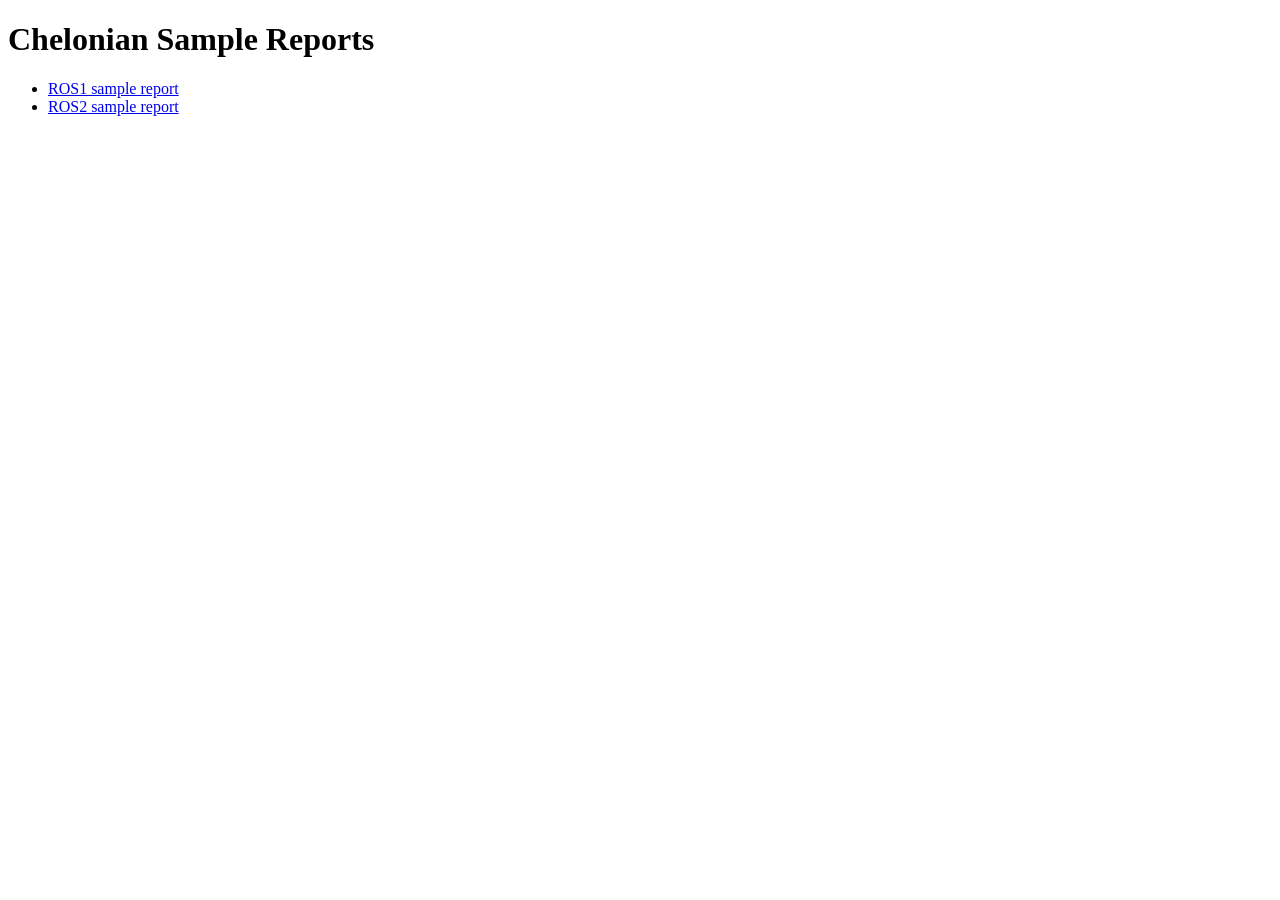
==== docs/index.html @ 7ae383db "ROS1およびROS2の分析レポート生成機能を追加し、関連する設定ファイルを作成" ====
<!doctype html>
<html lang="en">
<head>
  <meta charset="utf-8">
  <meta name="viewport" content="width=device-width, initial-scale=1">
  <title>Chelonian Sample Reports</title>
</head>
<body>
  <h1>Chelonian Sample Reports</h1>
  <ul>
    <li><a href="./ros1/">ROS1 sample report</a></li>
    <li><a href="./ros2/">ROS2 sample report</a></li>
  </ul>
</body>
</html>
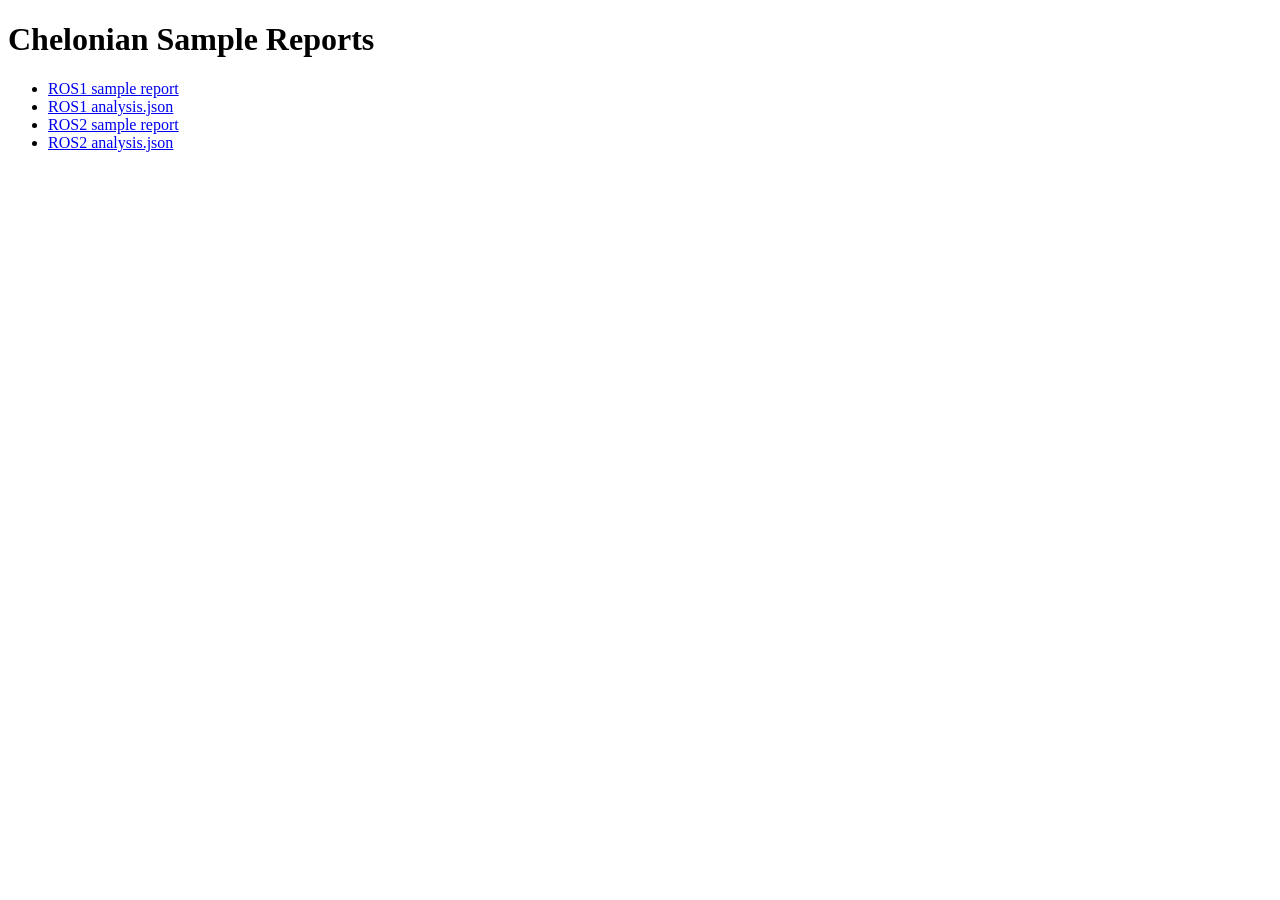
==== commit 88c87722: "Fix report generation by copying analysis JSON files and updating index links" ====
--- a/docs/index.html
+++ b/docs/index.html
@@ -9,7 +9,9 @@
   <h1>Chelonian Sample Reports</h1>
   <ul>
     <li><a href="./ros1/">ROS1 sample report</a></li>
+    <li><a href="./ros1/analysis.json">ROS1 analysis.json</a></li>
     <li><a href="./ros2/">ROS2 sample report</a></li>
+    <li><a href="./ros2/analysis.json">ROS2 analysis.json</a></li>
   </ul>
 </body>
 </html>
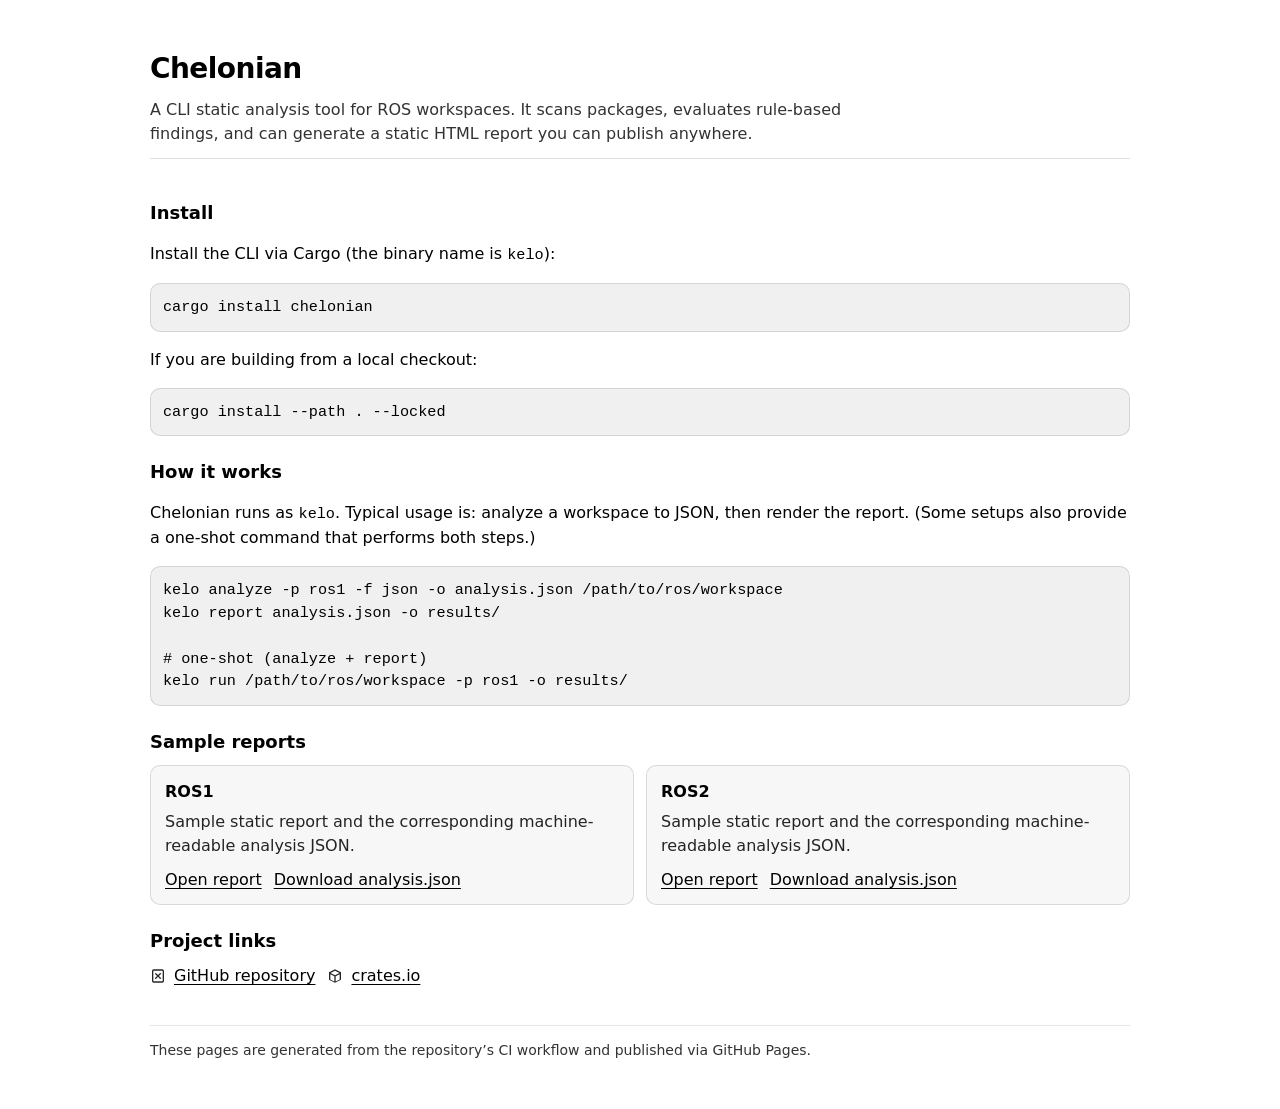
==== commit 2400b323: "feat(docs): overhaul index.html for improved layout and content clarity" ====
--- a/docs/index.html
+++ b/docs/index.html
@@ -3,15 +3,220 @@
 <head>
   <meta charset="utf-8">
   <meta name="viewport" content="width=device-width, initial-scale=1">
-  <title>Chelonian Sample Reports</title>
+  <meta name="description" content="Chelonian is a CLI static analysis tool for ROS workspaces. View sample reports and download analysis.json outputs." />
+  <title>Chelonian — ROS Workspace Static Analysis</title>
+  <style>
+    :root {
+      color-scheme: light dark;
+    }
+
+    body {
+      margin: 0;
+      font-family: system-ui, -apple-system, Segoe UI, Roboto, Helvetica, Arial, "Apple Color Emoji", "Segoe UI Emoji";
+      line-height: 1.5;
+    }
+
+    .wrap {
+      max-width: 980px;
+      margin: 0 auto;
+      padding: 24px 20px 48px;
+    }
+
+    header {
+      padding: 24px 0 12px;
+      border-bottom: 1px solid rgba(127, 127, 127, 0.25);
+    }
+
+    h1 {
+      margin: 0 0 8px;
+      font-size: 28px;
+      letter-spacing: -0.02em;
+    }
+
+    .subtitle {
+      margin: 0;
+      opacity: 0.8;
+      max-width: 70ch;
+    }
+
+    main {
+      padding-top: 18px;
+    }
+
+    section {
+      margin-top: 22px;
+    }
+
+    h2 {
+      margin: 0 0 10px;
+      font-size: 18px;
+    }
+
+    .grid {
+      display: grid;
+      grid-template-columns: repeat(auto-fit, minmax(260px, 1fr));
+      gap: 12px;
+    }
+
+    .card {
+      border: 1px solid rgba(127, 127, 127, 0.25);
+      border-radius: 10px;
+      padding: 14px 14px 12px;
+      background: rgba(127, 127, 127, 0.06);
+    }
+
+    .card h3 {
+      margin: 0 0 6px;
+      font-size: 16px;
+    }
+
+    .card p {
+      margin: 0 0 10px;
+      opacity: 0.85;
+    }
+
+    .links {
+      list-style: none;
+      padding: 0;
+      margin: 0;
+      display: flex;
+      gap: 12px;
+      flex-wrap: wrap;
+    }
+
+    .links a {
+      display: inline-flex;
+      align-items: center;
+      gap: 8px;
+    }
+
+    .icon {
+      width: 16px;
+      height: 16px;
+      flex: 0 0 16px;
+      opacity: 0.85;
+    }
+
+    a {
+      color: inherit;
+      text-decoration: underline;
+      text-underline-offset: 3px;
+    }
+
+    a:focus-visible {
+      outline: 2px solid currentColor;
+      outline-offset: 2px;
+      border-radius: 6px;
+    }
+
+    pre {
+      margin: 10px 0 0;
+      padding: 12px;
+      border-radius: 10px;
+      border: 1px solid rgba(127, 127, 127, 0.25);
+      background: rgba(0, 0, 0, 0.06);
+      overflow: auto;
+    }
+
+    code {
+      font-family: ui-monospace, SFMono-Regular, Menlo, Monaco, Consolas, "Liberation Mono", "Courier New", monospace;
+      font-size: 0.95em;
+    }
+
+    footer {
+      margin-top: 34px;
+      padding-top: 14px;
+      border-top: 1px solid rgba(127, 127, 127, 0.25);
+      opacity: 0.8;
+      font-size: 14px;
+    }
+  </style>
 </head>
 <body>
-  <h1>Chelonian Sample Reports</h1>
-  <ul>
-    <li><a href="./ros1/">ROS1 sample report</a></li>
-    <li><a href="./ros1/analysis.json">ROS1 analysis.json</a></li>
-    <li><a href="./ros2/">ROS2 sample report</a></li>
-    <li><a href="./ros2/analysis.json">ROS2 analysis.json</a></li>
-  </ul>
+  <div class="wrap">
+    <header>
+      <h1>Chelonian</h1>
+      <p class="subtitle">
+        A CLI static analysis tool for ROS workspaces. It scans packages, evaluates rule-based findings, and can generate a
+        static HTML report you can publish anywhere.
+      </p>
+    </header>
+
+    <main>
+      <section aria-labelledby="install-title">
+        <h2 id="install-title">Install</h2>
+        <p>Install the CLI via Cargo (the binary name is <code>kelo</code>):</p>
+        <pre><code>cargo install chelonian
+</code></pre>
+        <p>If you are building from a local checkout:</p>
+        <pre><code>cargo install --path . --locked
+</code></pre>
+      </section>
+      <section aria-labelledby="how-title">
+        <h2 id="how-title">How it works</h2>
+        <p>
+          Chelonian runs as <code>kelo</code>. Typical usage is: analyze a workspace to JSON, then render the report.
+          (Some setups also provide a one-shot command that performs both steps.)
+        </p>
+        <pre><code>kelo analyze -p ros1 -f json -o analysis.json /path/to/ros/workspace
+kelo report analysis.json -o results/
+
+# one-shot (analyze + report)
+kelo run /path/to/ros/workspace -p ros1 -o results/
+</code></pre>
+      </section>
+      <section aria-labelledby="samples-title">
+        <h2 id="samples-title">Sample reports</h2>
+        <div class="grid">
+          <div class="card">
+            <h3>ROS1</h3>
+            <p>Sample static report and the corresponding machine-readable analysis JSON.</p>
+            <ul class="links">
+              <li><a href="./ros1/">Open report</a></li>
+              <li><a href="./ros1/analysis.json">Download analysis.json</a></li>
+            </ul>
+          </div>
+          <div class="card">
+            <h3>ROS2</h3>
+            <p>Sample static report and the corresponding machine-readable analysis JSON.</p>
+            <ul class="links">
+              <li><a href="./ros2/">Open report</a></li>
+              <li><a href="./ros2/analysis.json">Download analysis.json</a></li>
+            </ul>
+          </div>
+        </div>
+      </section>
+
+
+
+      <section aria-labelledby="links-title">
+        <h2 id="links-title">Project links</h2>
+        <ul class="links">
+          <li>
+            <a href="https://github.com/MrBearing/chelonian">
+              <svg class="icon" viewBox="0 0 24 24" aria-hidden="true" focusable="false">
+                <path fill="currentColor" d="M3 4.5a2.5 2.5 0 0 1 2.5-2.5h13A2.5 2.5 0 0 1 21 4.5v15a2.5 2.5 0 0 1-2.5 2.5h-13A2.5 2.5 0 0 1 3 19.5v-15Zm2.5-.5a.5.5 0 0 0-.5.5v15a.5.5 0 0 0 .5.5h13a.5.5 0 0 0 .5-.5v-15a.5.5 0 0 0-.5-.5h-13Zm2.4 5.2a1 1 0 0 1 1.4-1.4l2.7 2.7 2.7-2.7a1 1 0 1 1 1.4 1.4l-2.7 2.7 2.7 2.7a1 1 0 1 1-1.4 1.4l-2.7-2.7-2.7 2.7a1 1 0 1 1-1.4-1.4l2.7-2.7-2.7-2.7Z"/>
+              </svg>
+              GitHub repository
+            </a>
+          </li>
+          <li>
+            <a href="https://crates.io/crates/chelonian">
+              <svg class="icon" viewBox="0 0 24 24" aria-hidden="true" focusable="false">
+                <path fill="currentColor" d="M12 2 3 6.5v11L12 22l9-4.5v-11L12 2Zm0 2.2 6.7 3.3L12 10.8 5.3 7.5 12 4.2Zm-7 5.2 6 3v7.9l-6-3V9.4Zm8 10.9V12.4l6-3v7.9l-6 3Z"/>
+              </svg>
+              crates.io
+            </a>
+          </li>
+        </ul>
+      </section>
+    </main>
+
+    <footer>
+      <div>
+        These pages are generated from the repository’s CI workflow and published via GitHub Pages.
+      </div>
+    </footer>
+  </div>
 </body>
 </html>
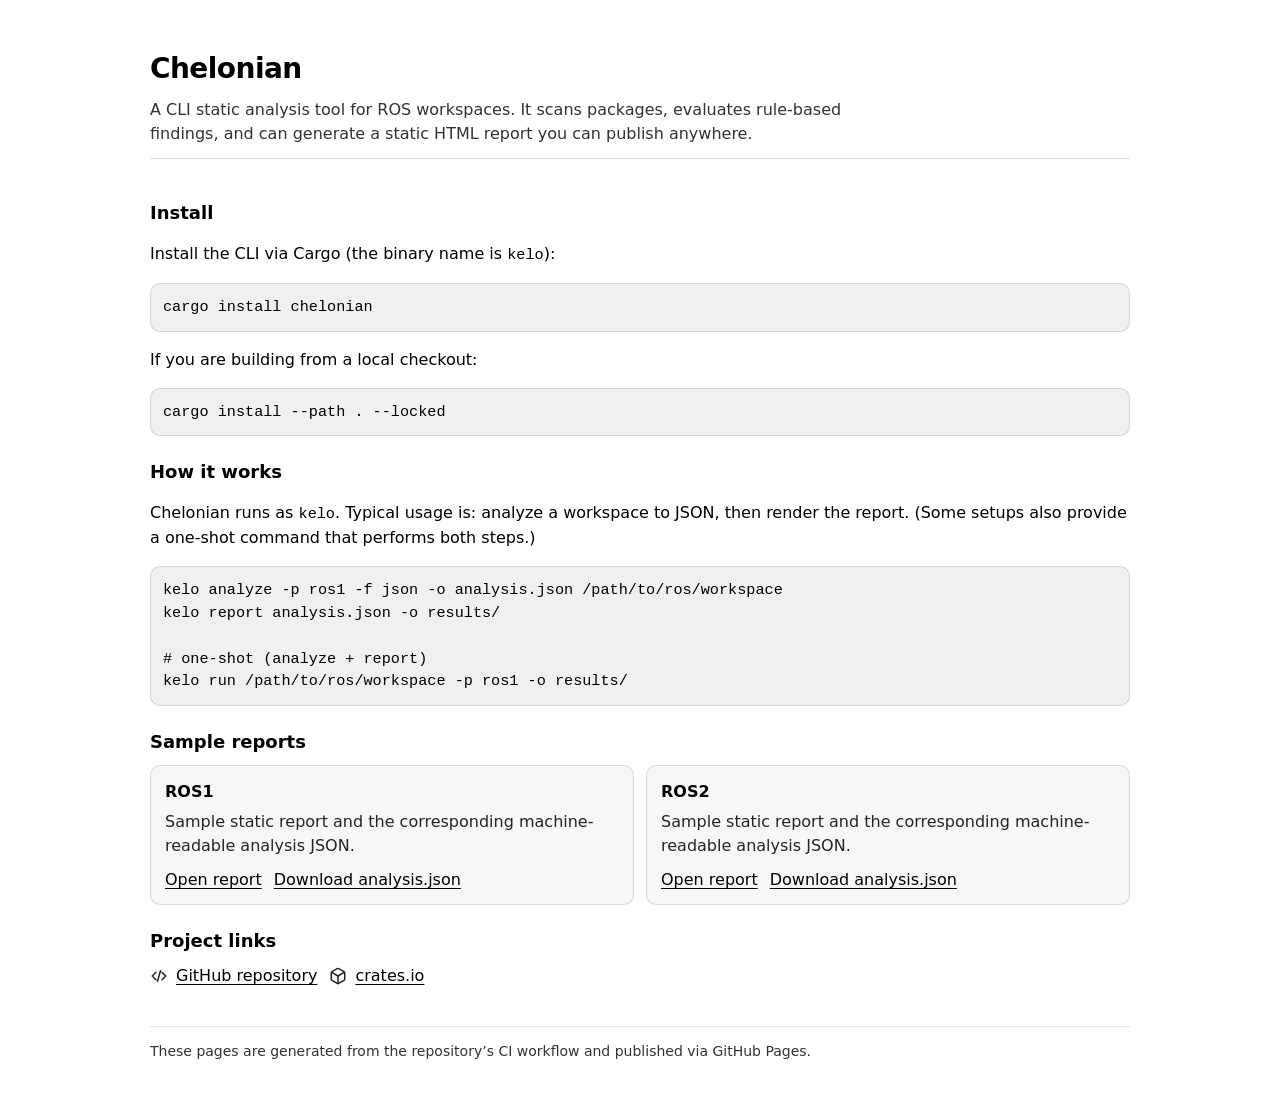
==== commit 2354f881: "feat(docs): update copyright notice and enhance icon styles in index.html" ====
--- a/docs/index.html
+++ b/docs/index.html
@@ -91,9 +91,11 @@
     }
 
     .icon {
-      width: 16px;
-      height: 16px;
-      flex: 0 0 16px;
+      width: 18px;
+      height: 18px;
+      flex: 0 0 18px;
+      display: block;
+      aspect-ratio: 1 / 1;
       opacity: 0.85;
     }
 
@@ -107,6 +109,66 @@
       outline: 2px solid currentColor;
       outline-offset: 2px;
       border-radius: 6px;
+    }
+
+    .github-dogear {
+      position: fixed;
+      top: 0;
+      right: 0;
+      width: 120px;
+      height: 120px;
+      z-index: 10;
+      color: inherit;
+      text-decoration: none;
+    }
+
+    .github-dogear::before {
+      content: "";
+      position: absolute;
+      top: 0;
+      right: 0;
+      width: 0;
+      height: 0;
+      border-top: 120px solid rgba(127, 127, 127, 0.25);
+      border-left: 120px solid transparent;
+    }
+
+    .github-dogear::after {
+      content: "";
+      position: absolute;
+      top: 0;
+      right: 0;
+      width: 0;
+      height: 0;
+      border-top: 106px solid rgba(127, 127, 127, 0.18);
+      border-left: 106px solid transparent;
+      transform: translate(-4px, 4px);
+    }
+
+    .github-dogear span {
+      position: absolute;
+      top: 34px;
+      right: -10px;
+      transform: rotate(45deg);
+      font-size: 12px;
+      letter-spacing: 0.08em;
+      text-transform: uppercase;
+      opacity: 0.95;
+      padding: 2px 6px;
+      border-radius: 6px;
+      background: rgba(127, 127, 127, 0.10);
+      border: 1px solid rgba(127, 127, 127, 0.25);
+    }
+
+    .github-dogear:hover span {
+      text-decoration: underline;
+      text-underline-offset: 3px;
+    }
+
+    .github-dogear:focus-visible {
+      outline: 2px solid currentColor;
+      outline-offset: 4px;
+      border-radius: 10px;
     }
 
     pre {
@@ -195,15 +257,19 @@
           <li>
             <a href="https://github.com/MrBearing/chelonian">
               <svg class="icon" viewBox="0 0 24 24" aria-hidden="true" focusable="false">
-                <path fill="currentColor" d="M3 4.5a2.5 2.5 0 0 1 2.5-2.5h13A2.5 2.5 0 0 1 21 4.5v15a2.5 2.5 0 0 1-2.5 2.5h-13A2.5 2.5 0 0 1 3 19.5v-15Zm2.5-.5a.5.5 0 0 0-.5.5v15a.5.5 0 0 0 .5.5h13a.5.5 0 0 0 .5-.5v-15a.5.5 0 0 0-.5-.5h-13Zm2.4 5.2a1 1 0 0 1 1.4-1.4l2.7 2.7 2.7-2.7a1 1 0 1 1 1.4 1.4l-2.7 2.7 2.7 2.7a1 1 0 1 1-1.4 1.4l-2.7-2.7-2.7 2.7a1 1 0 1 1-1.4-1.4l2.7-2.7-2.7-2.7Z"/>
+                <path d="M8 7 3 12l5 5" fill="none" stroke="currentColor" stroke-width="2" stroke-linecap="round" stroke-linejoin="round"/>
+                <path d="M16 7l5 5-5 5" fill="none" stroke="currentColor" stroke-width="2" stroke-linecap="round" stroke-linejoin="round"/>
+                <path d="M14 5 10 19" fill="none" stroke="currentColor" stroke-width="2" stroke-linecap="round"/>
               </svg>
               GitHub repository
             </a>
           </li>
           <li>
             <a href="https://crates.io/crates/chelonian">
-              <svg class="icon" viewBox="0 0 24 24" aria-hidden="true" focusable="false">
-                <path fill="currentColor" d="M12 2 3 6.5v11L12 22l9-4.5v-11L12 2Zm0 2.2 6.7 3.3L12 10.8 5.3 7.5 12 4.2Zm-7 5.2 6 3v7.9l-6-3V9.4Zm8 10.9V12.4l6-3v7.9l-6 3Z"/>
+              <svg class="icon" viewBox="0 0 24 24" preserveAspectRatio="xMidYMid meet" aria-hidden="true" focusable="false">
+                <path d="M21 16V8a2 2 0 0 0-1-1.73l-7-4a2 2 0 0 0-2 0l-7 4A2 2 0 0 0 3 8v8a2 2 0 0 0 1 1.73l7 4a2 2 0 0 0 2 0l7-4A2 2 0 0 0 21 16z" fill="none" stroke="currentColor" stroke-width="2" stroke-linejoin="round"/>
+                <path d="M3.27 6.96 12 12.01l8.73-5.05" fill="none" stroke="currentColor" stroke-width="2" stroke-linejoin="round"/>
+                <path d="M12 22.08V12" fill="none" stroke="currentColor" stroke-width="2" stroke-linecap="round"/>
               </svg>
               crates.io
             </a>
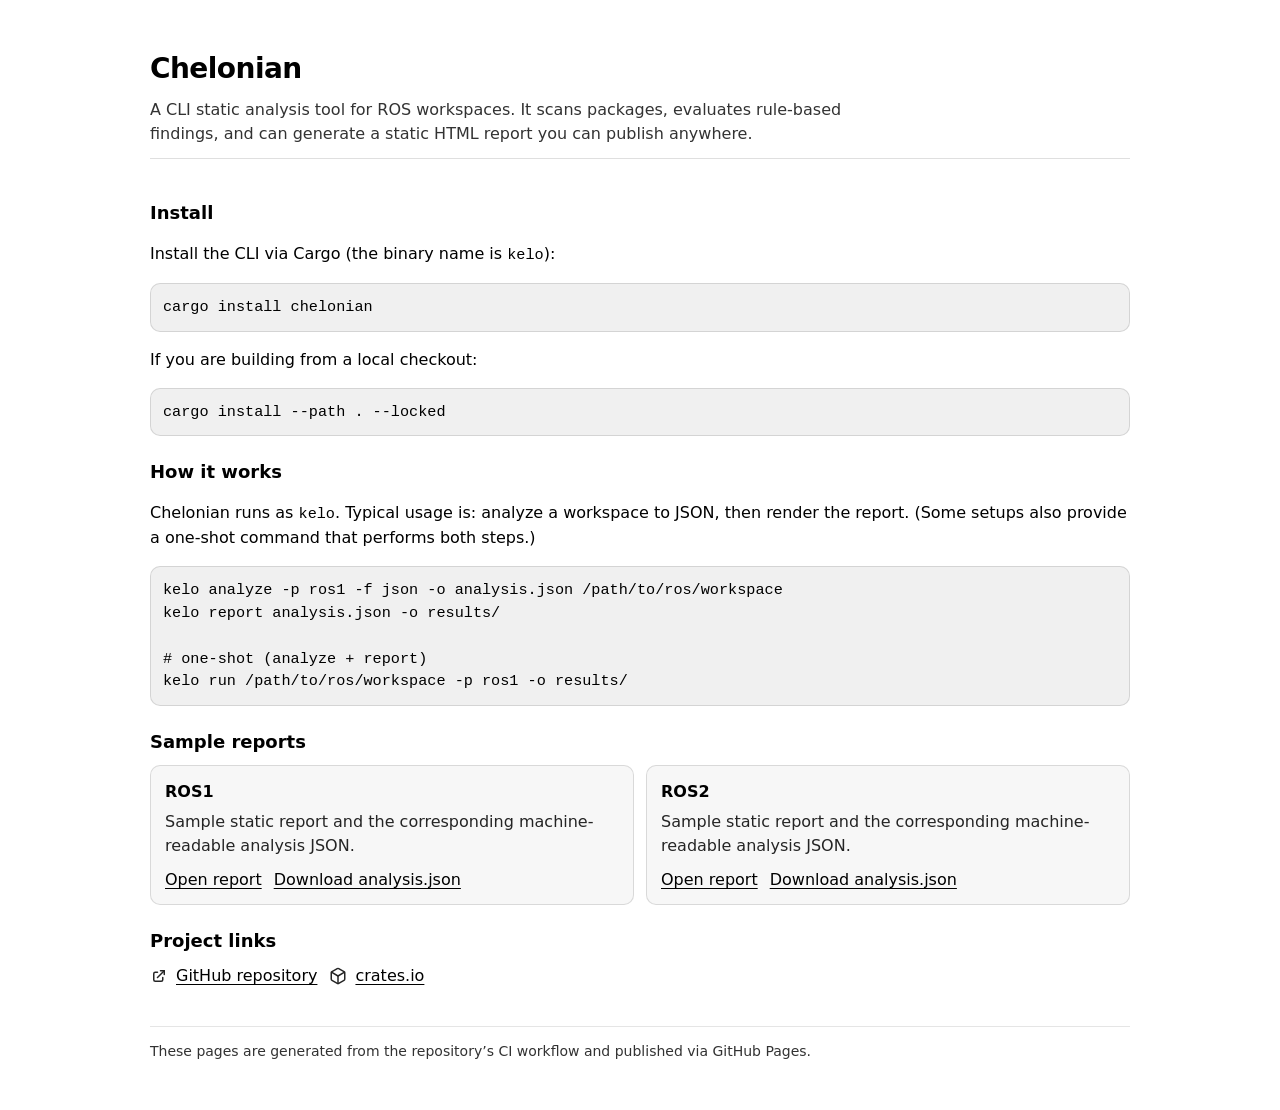
==== commit b72145dc: "feat(docs): update icon styles for GitHub and crates.io links in index.html" ====
--- a/docs/index.html
+++ b/docs/index.html
@@ -109,66 +109,6 @@
       outline: 2px solid currentColor;
       outline-offset: 2px;
       border-radius: 6px;
-    }
-
-    .github-dogear {
-      position: fixed;
-      top: 0;
-      right: 0;
-      width: 120px;
-      height: 120px;
-      z-index: 10;
-      color: inherit;
-      text-decoration: none;
-    }
-
-    .github-dogear::before {
-      content: "";
-      position: absolute;
-      top: 0;
-      right: 0;
-      width: 0;
-      height: 0;
-      border-top: 120px solid rgba(127, 127, 127, 0.25);
-      border-left: 120px solid transparent;
-    }
-
-    .github-dogear::after {
-      content: "";
-      position: absolute;
-      top: 0;
-      right: 0;
-      width: 0;
-      height: 0;
-      border-top: 106px solid rgba(127, 127, 127, 0.18);
-      border-left: 106px solid transparent;
-      transform: translate(-4px, 4px);
-    }
-
-    .github-dogear span {
-      position: absolute;
-      top: 34px;
-      right: -10px;
-      transform: rotate(45deg);
-      font-size: 12px;
-      letter-spacing: 0.08em;
-      text-transform: uppercase;
-      opacity: 0.95;
-      padding: 2px 6px;
-      border-radius: 6px;
-      background: rgba(127, 127, 127, 0.10);
-      border: 1px solid rgba(127, 127, 127, 0.25);
-    }
-
-    .github-dogear:hover span {
-      text-decoration: underline;
-      text-underline-offset: 3px;
-    }
-
-    .github-dogear:focus-visible {
-      outline: 2px solid currentColor;
-      outline-offset: 4px;
-      border-radius: 10px;
     }
 
     pre {
@@ -249,27 +189,25 @@
         </div>
       </section>
 
-
-
       <section aria-labelledby="links-title">
         <h2 id="links-title">Project links</h2>
         <ul class="links">
           <li>
             <a href="https://github.com/MrBearing/chelonian">
-              <svg class="icon" viewBox="0 0 24 24" aria-hidden="true" focusable="false">
-                <path d="M8 7 3 12l5 5" fill="none" stroke="currentColor" stroke-width="2" stroke-linecap="round" stroke-linejoin="round"/>
-                <path d="M16 7l5 5-5 5" fill="none" stroke="currentColor" stroke-width="2" stroke-linecap="round" stroke-linejoin="round"/>
-                <path d="M14 5 10 19" fill="none" stroke="currentColor" stroke-width="2" stroke-linecap="round"/>
+              <svg class="icon" width="18" height="18" viewBox="0 0 24 24" preserveAspectRatio="xMidYMid meet" aria-hidden="true" focusable="false">
+                <path d="M10 7H7a2 2 0 0 0-2 2v8a2 2 0 0 0 2 2h8a2 2 0 0 0 2-2v-3" fill="none" stroke="currentColor" stroke-width="2" stroke-linecap="round" stroke-linejoin="round"/>
+                <path d="M14 5h5v5" fill="none" stroke="currentColor" stroke-width="2" stroke-linecap="round" stroke-linejoin="round"/>
+                <path d="M19 5 10 14" fill="none" stroke="currentColor" stroke-width="2" stroke-linecap="round" stroke-linejoin="round"/>
               </svg>
               GitHub repository
             </a>
           </li>
           <li>
             <a href="https://crates.io/crates/chelonian">
-              <svg class="icon" viewBox="0 0 24 24" preserveAspectRatio="xMidYMid meet" aria-hidden="true" focusable="false">
-                <path d="M21 16V8a2 2 0 0 0-1-1.73l-7-4a2 2 0 0 0-2 0l-7 4A2 2 0 0 0 3 8v8a2 2 0 0 0 1 1.73l7 4a2 2 0 0 0 2 0l7-4A2 2 0 0 0 21 16z" fill="none" stroke="currentColor" stroke-width="2" stroke-linejoin="round"/>
-                <path d="M3.27 6.96 12 12.01l8.73-5.05" fill="none" stroke="currentColor" stroke-width="2" stroke-linejoin="round"/>
-                <path d="M12 22.08V12" fill="none" stroke="currentColor" stroke-width="2" stroke-linecap="round"/>
+              <svg class="icon" width="18" height="18" viewBox="0 0 24 24" preserveAspectRatio="xMidYMid meet" aria-hidden="true" focusable="false">
+                <path d="M21 16V8a2 2 0 0 0-1-1.73l-7-4a2 2 0 0 0-2 0l-7 4A2 2 0 0 0 3 8v8a2 2 0 0 0 1 1.73l7 4a2 2 0 0 0 2 0l7-4A2 2 0 0 0 21 16z" fill="none" stroke="currentColor" stroke-width="2" stroke-linecap="round" stroke-linejoin="round"/>
+                <path d="M3.27 6.96 12 12.01l8.73-5.05" fill="none" stroke="currentColor" stroke-width="2" stroke-linecap="round" stroke-linejoin="round"/>
+                <path d="M12 22.08V12" fill="none" stroke="currentColor" stroke-width="2" stroke-linecap="round" stroke-linejoin="round"/>
               </svg>
               crates.io
             </a>
